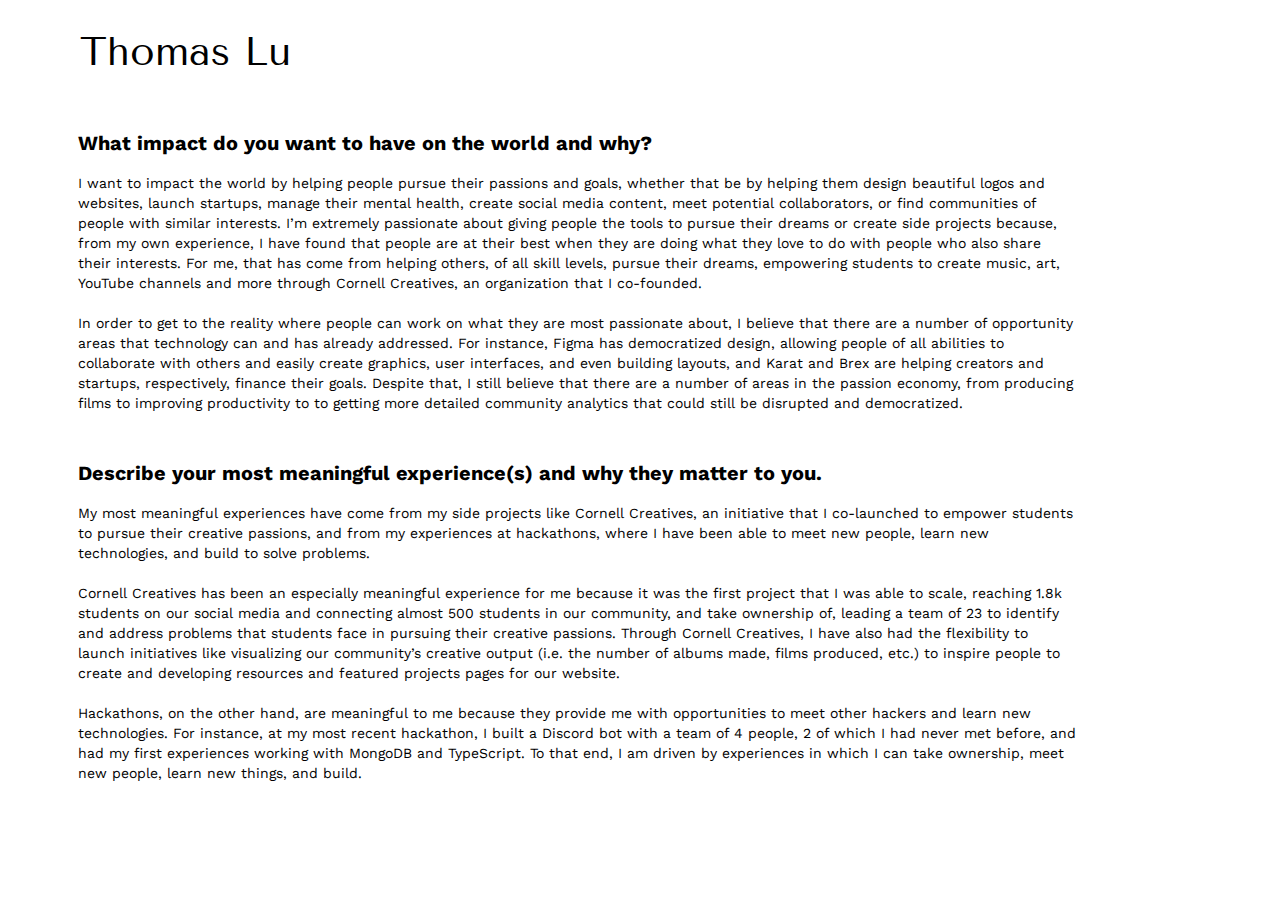
==== kpfellows.html @ 138ed7a8 "Added kpfellows app" ====
<!DOCTYPE html>
<html>

<head>
  <title>Thomas Lu Kleiner Perkins Fellow Application</title>
  <meta charset="UTF-8">
  <meta http-equiv="X-UA-Compatible" content="IE=edge">
  <meta name="viewport" content="width=device-width, initial-scale=1, shrink-to-fit=no">
  <link rel="icon" href="assets/favicon.svg">
  <!-- Bootstrap CSS -->
  <link rel="stylesheet" href="https://stackpath.bootstrapcdn.com/bootstrap/4.3.1/css/bootstrap.min.css"
    integrity="sha384-ggOyR0iXCbMQv3Xipma34MD+dH/1fQ784/j6cY/iJTQUOhcWr7x9JvoRxT2MZw1T" crossorigin="anonymous">
  <!-- Website CSS File -->
  <link rel="stylesheet" href="index.css">
  <!-- Fonts -->
  <link href="https://fonts.googleapis.com/css2?family=Tenor+Sans&display=swap" rel="stylesheet">
  <link
    href="https://fonts.googleapis.com/css2?family=Work+Sans:ital,wght@0,300;0,400;0,600;0,700;1,300;1,400;1,600;1,700&display=swap"
    rel="stylesheet">
  <link rel="stylesheet" media="screen" href="https://fontlibrary.org/face/hk-grotesk" type="text/css" />
  <!-- Website JavaScript File -->
  <script type="text/javascript" src="index.js"></script>
</head>

<body>
  <div class="container-fluid" id="header">
    <nav class="navbar navbar-fixed-top">
      <a id="logotype" href="http://thomaslu.me"><b>Thomas Lu</b></a>
    </nav>
  </div>
  <div class="container-fluid" class="question">
    <div class="question-content" href="#impact">
      <p class="question-header">What impact do you want to have on the world and why?</p>
      <p class="question-response">I want to impact the world by helping people pursue their passions and goals,
        whether that be by helping them design beautiful logos and websites, launch startups,
        manage their mental health, create social media content, meet potential collaborators,
        or find communities of people with similar interests. I’m extremely passionate about
        giving people the tools to pursue their dreams or create side projects because, from
        my own experience, I have found that people are at their best when they are doing what
        they love to do with people who also share their interests. For me, that has come from
        helping others, of all skill levels, pursue their dreams, empowering students to create
        music, art, YouTube channels and more through Cornell Creatives, an organization that I
        co-founded.</p>
      <p class="question-response">In order to get to the reality where people can work on what they are most passionate
        about, I believe that there are a number of opportunity areas that technology can and
        has already addressed. For instance, Figma has democratized design, allowing people of
        all abilities to collaborate with others and easily create graphics, user interfaces,
        and even building layouts, and Karat and Brex are helping creators and startups, respectively,
        finance their goals. Despite that, I still believe that there are a number of areas in
        the passion economy, from producing films to improving productivity to to getting more
        detailed community analytics that could still be disrupted and democratized.</p>
    </div>
  </div>
  <div class="container-fluid" class="question">
    <div class="question-content" href="#meaning">
      <p class="question-header">Describe your most meaningful experience(s) and why they matter to you.</p>
      <p class="question-response">My most meaningful experiences have come from my side projects like Cornell
        Creatives,
        an initiative that I co-launched to empower students to pursue their creative passions,
        and from my experiences at hackathons, where I have been able to meet new people,
        learn new technologies, and build to solve problems.</p>
      <p class="question-response">Cornell Creatives has been an especially meaningful experience for me because it
        was the first project that I was able to scale, reaching 1.8k students on our social
        media and connecting almost 500 students in our community, and take ownership of,
        leading a team of 23 to identify and address problems that students face in pursuing
        their creative passions. Through Cornell Creatives, I have also had the flexibility
        to launch initiatives like visualizing our community’s creative output (i.e. the number
        of albums made, films produced, etc.) to inspire people to create and developing resources
        and featured projects pages for our website.</p>
      <p class="question-response">Hackathons, on the other hand, are meaningful to me because they provide me with
        opportunities to meet other hackers and learn new technologies. For instance, at
        my most recent hackathon, I built a Discord bot with a team of 4 people, 2 of which
        I had never met before, and had my first experiences working with MongoDB and
        TypeScript. To that end, I am driven by experiences in which I can take ownership,
        meet new people, learn new things, and build.</p>
    </div>
  </div>
  <div style="padding-bottom: 10%;">
  </div>

  <!-- Bootstrap, JQuery, and Popper.js -->
  <script src="https://code.jquery.com/jquery-3.3.1.slim.min.js"
    integrity="sha384-q8i/X+965DzO0rT7abK41JStQIAqVgRVzpbzo5smXKp4YfRvH+8abtTE1Pi6jizo"
    crossorigin="anonymous"></script>
  <script src="https://cdnjs.cloudflare.com/ajax/libs/popper.js/1.14.7/umd/popper.min.js"
    integrity="sha384-UO2eT0CpHqdSJQ6hJty5KVphtPhzWj9WO1clHTMGa3JDZwrnQq4sF86dIHNDz0W1"
    crossorigin="anonymous"></script>
  <script src="https://stackpath.bootstrapcdn.com/bootstrap/4.3.1/js/bootstrap.min.js"
    integrity="sha384-JjSmVgyd0p3pXB1rRibZUAYoIIy6OrQ6VrjIEaFf/nJGzIxFDsf4x0xIM+B07jRM"
    crossorigin="anonymous"></script>
</body>

</html>
---- index.css ----
html {
	background-color: #ffffff;
}

body {
	background-color: #ffffff;
	margin: 0px;
	padding: 0px;
}

#header {
	padding-left: 5%;
	padding-top: 20px;
	background-color: #ffffff;
	position: -webkit-sticky;
  position: sticky;
  top: 0;
}

/* .menu-nav-bar {
	border-bottom: 1px solid black;
} */

p {
	font-family: "Helvetica Neue";
}

h1 {

}

#logotype {
	font-family: "Tenor Sans";
	font-size: 40px;
	color: #000000;
	text-decoration: none;
}

.menu-bar {
	list-style-type: none;
  	margin: 0;
  	padding: 0;
  	overflow: hidden;
  	background-color: #ffffff;
}

#menu-brand {
	float: left;
}

.menu-item {
	font-family: "Work Sans";
	font-weight: bold;
	font-size: 24px;
	color: 161616;
	text-decoration: none;
}

.menu-link {
	font-family: "Work Sans";
	font-weight: bold;
	font-size: 1em;
	color: 161616;
	text-decoration: none;
	display: block;
	color: #ffffff;
  text-shadow: -1px -1px 0 #000, 1px -1px 0 #000, -1px 1px 0 #000, 1px 1px 0 #000;
  text-align: right;
  padding: 5px;
}

/* .menu-link:hover {
	text-decoration: none;
	color: #000000;
}

.menu-link:active {
	text-decoration: none;
	color: #0038FF;
} */

#about {
	/* background-image: url('assets/Confetti.jpg'); */
	background-size: contain;
	background-attachment: fixed;
	text-align: center;
}

#question {
	background-size: contain;
	background-attachment: fixed;
	text-align: center;
}

#about-content {
	width: 90%;
	display:inline-flex;
  /*flex-direction: column;*/
  flex-wrap:wrap;
  justify-content:space-around;
  padding-top: 1%;
	padding-bottom: 10%;
	align-items: center;
}

.question-content {
	width: 90%;
	display:inline-flex;
  /*flex-direction: column;*/
  flex-wrap:wrap;
  /* justify-content:space-around; */
  /* padding-top: 1%; */
	/* padding-bottom: 10%; */
	align-items: center;
	padding-left: 5%;
	padding-right: 5%;
}

.question-response {
	font-family: Work Sans;
	font-style: normal;
	font-weight: normal;
	font-size: 14px;
	line-height: 20px;
	display: flex;
	align-items: center;
	text-align: left;
	color: #000000;
	float: left;
	margin-top: 2%;
}

.question-header {
	font-family: Work Sans;
	font-style: normal;
	font-weight: bold;
	font-size: 20px;
	line-height: 20px;
	display: flex;
	align-items: center;
	text-align: left;
	color: #000000;
	float: left;
	margin-top: 5%;
}

#thomas-intro {
	font-family: Work Sans;
	font-style: normal;
	font-weight: normal;
	font-size: 36px;
	line-height: 42px;
	display: flex;
	align-items: center;
	text-align: left;
	color: #000000;
	float: left;
	margin-top: 5%;
}

#thomas-headshot {
	/* float: left; */
	width: 320px;
	height: 430px;
}

/* #work {

}

#projects {

} */

#side-bar {
	position: -webkit-sticky;
	position: sticky;
	top: 0;
}

#footer {
	padding-bottom: 0px;
	margin-bottom: 0px;
	background-color: #8AC0FF;
}

#footer-text {
	padding-top: 3%;
	padding-bottom: 5%;
	padding-left: 1%;
	padding-right: 1%;
	font-family: "HKGroteskMedium";
	font-size: 14px;
	color: #000000;
}

a {
	color: black;
	text-decoration: underline;
}

a:hover {
	color: #ffffff;
}

/* http://meyerweb.com/eric/tools/css/reset/ 
   v2.0 | 20110126
   License: none (public domain)
*/


html, body, div, span, applet, object, iframe,
h1, h2, h3, h4, h5, h6, p, blockquote, pre,
a, abbr, acronym, address, big, cite, code,
del, dfn, em, img, ins, kbd, q, s, samp,
small, strike, strong, sub, sup, tt, var,
b, u, i, center,
dl, dt, dd, ol, ul, li,
fieldset, form, label, legend,
table, caption, tbody, tfoot, thead, tr, th, td,
article, aside, canvas, details, embed, 
figure, figcaption, footer, header, hgroup, 
menu, nav, output, ruby, section, summary,
time, mark, audio, video {
	margin: 0;
	padding: 0;
	border: 0;
	font-size: 100%;
	font: inherit;
	vertical-align: baseline;
	-webkit-box-sizing: border-box; 
	-moz-box-sizing: border-box;    
	box-sizing: border-box;         
}

/*
article, aside, details, figcaption, figure, 
footer, header, hgroup, menu, nav, section {
	display: block;
}
body {
	line-height: 1;
}
ol, ul {
	list-style: none;
}
blockquote, q {
	quotes: none;
}
blockquote:before, blockquote:after,
q:before, q:after {
	content: '';
	content: none;
}
table {
	border-collapse: collapse;
	border-spacing: 0;
}
h1 {
	font-size: 32px;
	color: #eeeeee;
	text-decoration: underline;
}
#heading {
	height: 10%;
	width: 100%;
	background-color: #000000;
	font-size: 45px;
	font-family: 'Quicksand';
	color: #ffffff;
	background-size: 100%;
	padding: 5%;
}

.menuButton {
	background-color: none;
	font-size: 25px;
	font-family: 'Quicksand';
	text-decoration: none;
	color: #ffffff;
	text-align: center;
	float: right;
	padding-left: 10px;
	padding-right: 10px;
	vertical-align: middle;
}

.menuButton:hover {
	color: #999999;
}

#contact {
	border-right: none;
}

#content {
	height: 50%;
	width: 100%;
	background-color: #000000;
	font-size: 72px;
	font-family: 'Quicksand';
	color: #ffffff;
	background-size: 100%;
	display: inline-block;
	height: 100%;
	position: absolute;
	width: 100%;
}

#about {
	width: 100%;
	background-color: #000000;
	background-image: url("Lights.jpg");
	background-repeat: no-repeat;
	background-size: 100%;
	font-size: 25px;
	font-family: 'Quicksand';
}

#footer {
	height: 50%;
	width: 100%;
	background-color: #dddddd;
}

#Main {
	height: 40%;
	width: 100%;
}

.typer {
	font-family: 'Quicksand';
	font-size: 25px;
	width: 50%;
	margin: auto;
	padding-left: 5%;
}
*/

/* @font-face {
	font-family: "Vollkorn-Bold";
	src: url("fonts/Vollkorn/Vollkorn-Bold.ttf");
}

@font-face {
	font-family: "Roboto_Mono";
	src: url("fonts/Roboto_Mono/RobotoMono-Regular.ttf");
}

@font-face {
	font-family: "manrope-semibold";
	src: url("fonts/manrope/fonts/ttf/manrope-semibold.ttf");
}

@font-face {
	font-family: "manrope-medium";
	src: url("fonts/manrope/fonts/ttf/manrope-medium.ttf");
} */
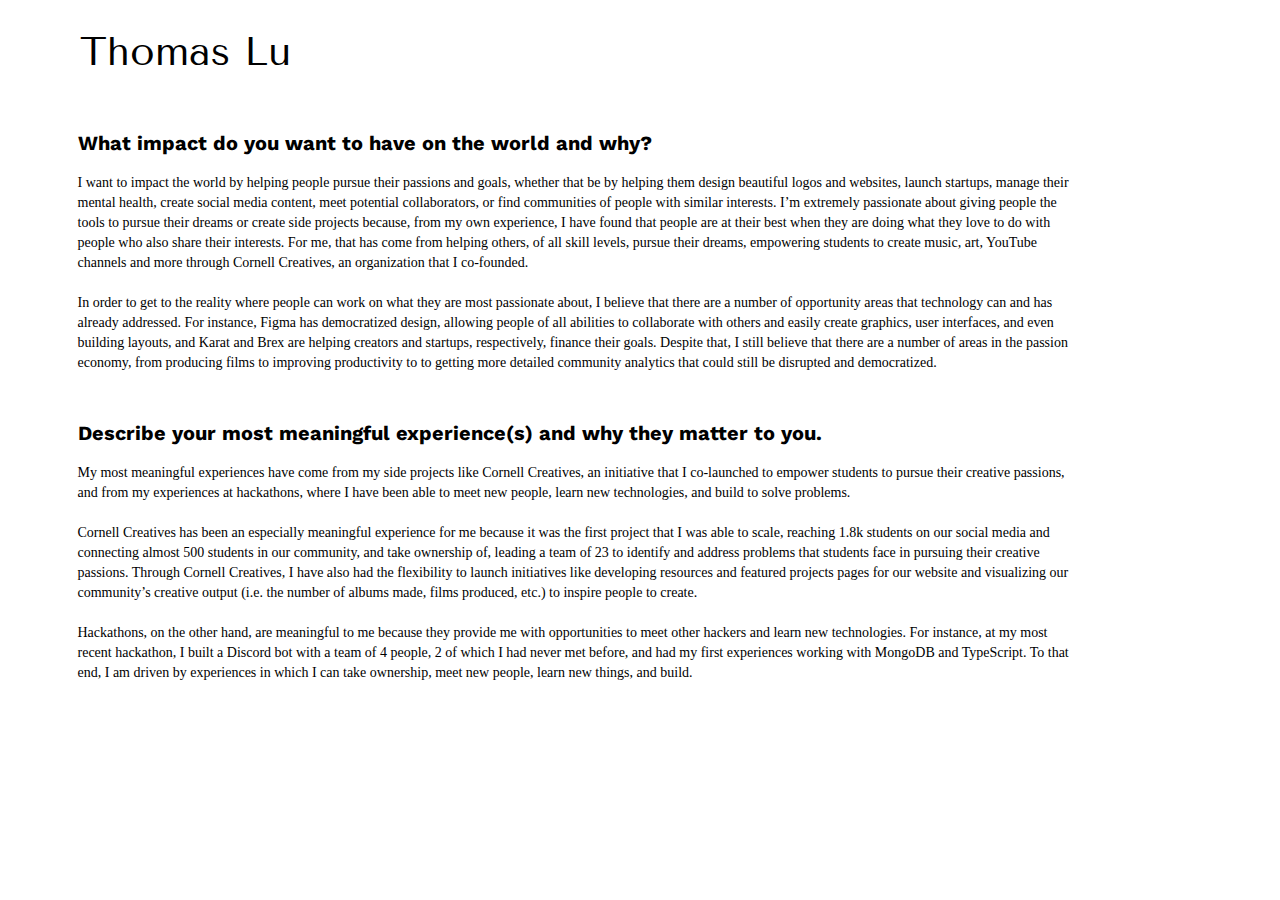
==== commit b207b1e6: "Edited 1st question text" ====
--- a/kpfellows.html
+++ b/kpfellows.html
@@ -64,9 +64,9 @@
         media and connecting almost 500 students in our community, and take ownership of,
         leading a team of 23 to identify and address problems that students face in pursuing
         their creative passions. Through Cornell Creatives, I have also had the flexibility
-        to launch initiatives like visualizing our community’s creative output (i.e. the number
-        of albums made, films produced, etc.) to inspire people to create and developing resources
-        and featured projects pages for our website.</p>
+        to launch initiatives like developing resources and featured projects pages for
+        our website and visualizing our community’s creative output (i.e. the number
+        of albums made, films produced, etc.) to inspire people to create.</p>
       <p class="question-response">Hackathons, on the other hand, are meaningful to me because they provide me with
         opportunities to meet other hackers and learn new technologies. For instance, at
         my most recent hackathon, I built a Discord bot with a team of 4 people, 2 of which
--- a/index.css
+++ b/index.css
@@ -117,7 +117,7 @@
 }
 
 .question-response {
-	font-family: Work Sans;
+	font-family: "Work Sans";
 	font-style: normal;
 	font-weight: normal;
 	font-size: 14px;
@@ -131,7 +131,7 @@
 }
 
 .question-header {
-	font-family: Work Sans;
+	font-family: "Work Sans";
 	font-style: normal;
 	font-weight: bold;
 	font-size: 20px;
@@ -145,7 +145,7 @@
 }
 
 #thomas-intro {
-	font-family: Work Sans;
+	font-family: "Work Sans";
 	font-style: normal;
 	font-weight: normal;
 	font-size: 36px;
@@ -181,7 +181,7 @@
 #footer {
 	padding-bottom: 0px;
 	margin-bottom: 0px;
-	background-color: #8AC0FF;
+	/* background-color: #8AC0FF; */
 }
 
 #footer-text {
@@ -233,6 +233,16 @@
 	box-sizing: border-box;         
 }
 
+@font-face {
+	font-family: "Tenor Sans";
+	src: url("../fonts/Tenor_Sans/TenorSans-Regular.ttf");
+}
+
+@font-face {
+	font-family: "Work Sans";
+	src: url("../fonts/Work_Sans/static/");
+}
+
 /*
 article, aside, details, figcaption, figure, 
 footer, header, hgroup, menu, nav, section {
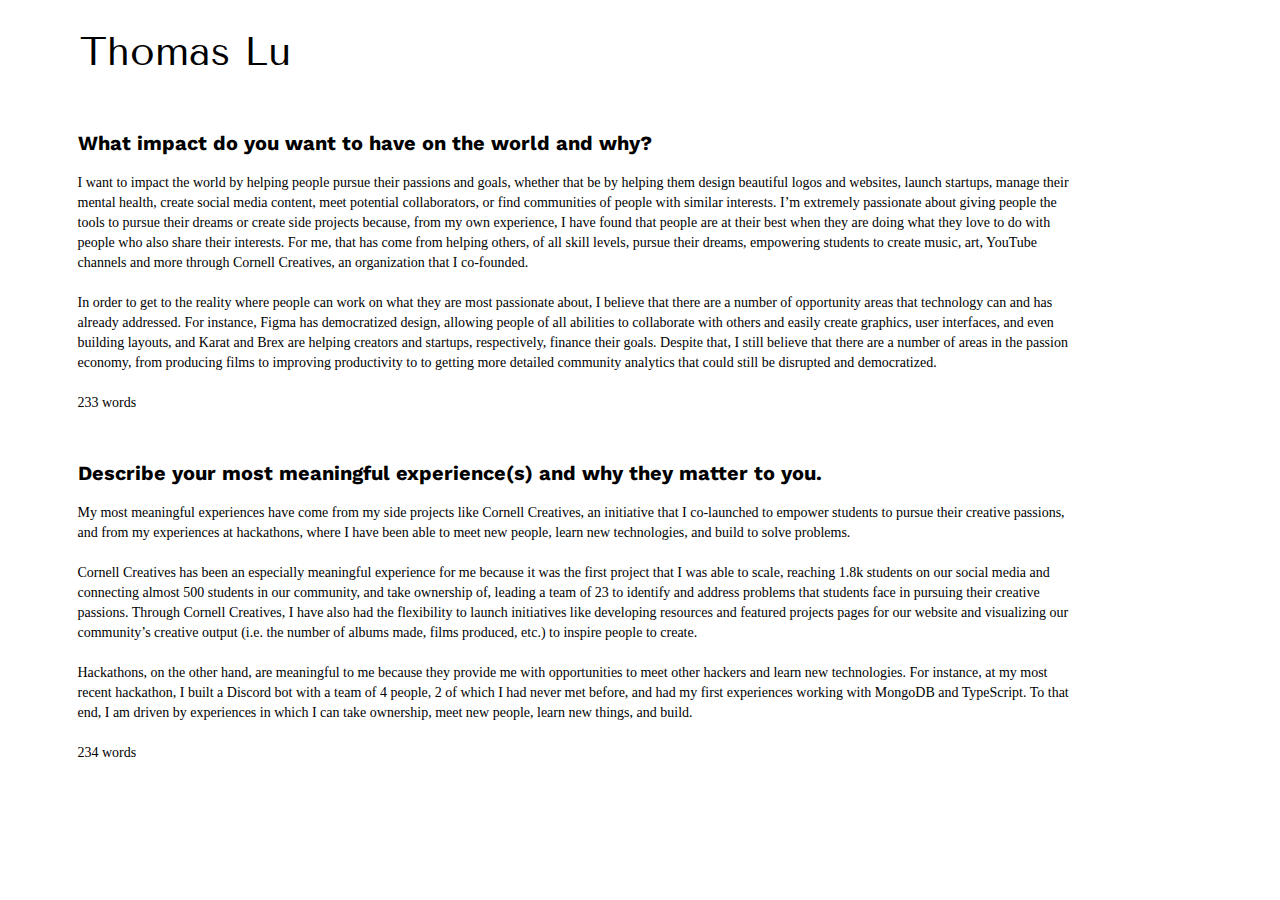
==== commit 7cb032e7: "Added word counts" ====
--- a/kpfellows.html
+++ b/kpfellows.html
@@ -49,6 +49,8 @@
         finance their goals. Despite that, I still believe that there are a number of areas in
         the passion economy, from producing films to improving productivity to to getting more
         detailed community analytics that could still be disrupted and democratized.</p>
+      <br />
+      <p class="question-response">233 words</p>
     </div>
   </div>
   <div class="container-fluid" class="question">
@@ -73,6 +75,8 @@
         I had never met before, and had my first experiences working with MongoDB and
         TypeScript. To that end, I am driven by experiences in which I can take ownership,
         meet new people, learn new things, and build.</p>
+      <br />
+      <p class="question-response">234 words</p>
     </div>
   </div>
   <div style="padding-bottom: 10%;">
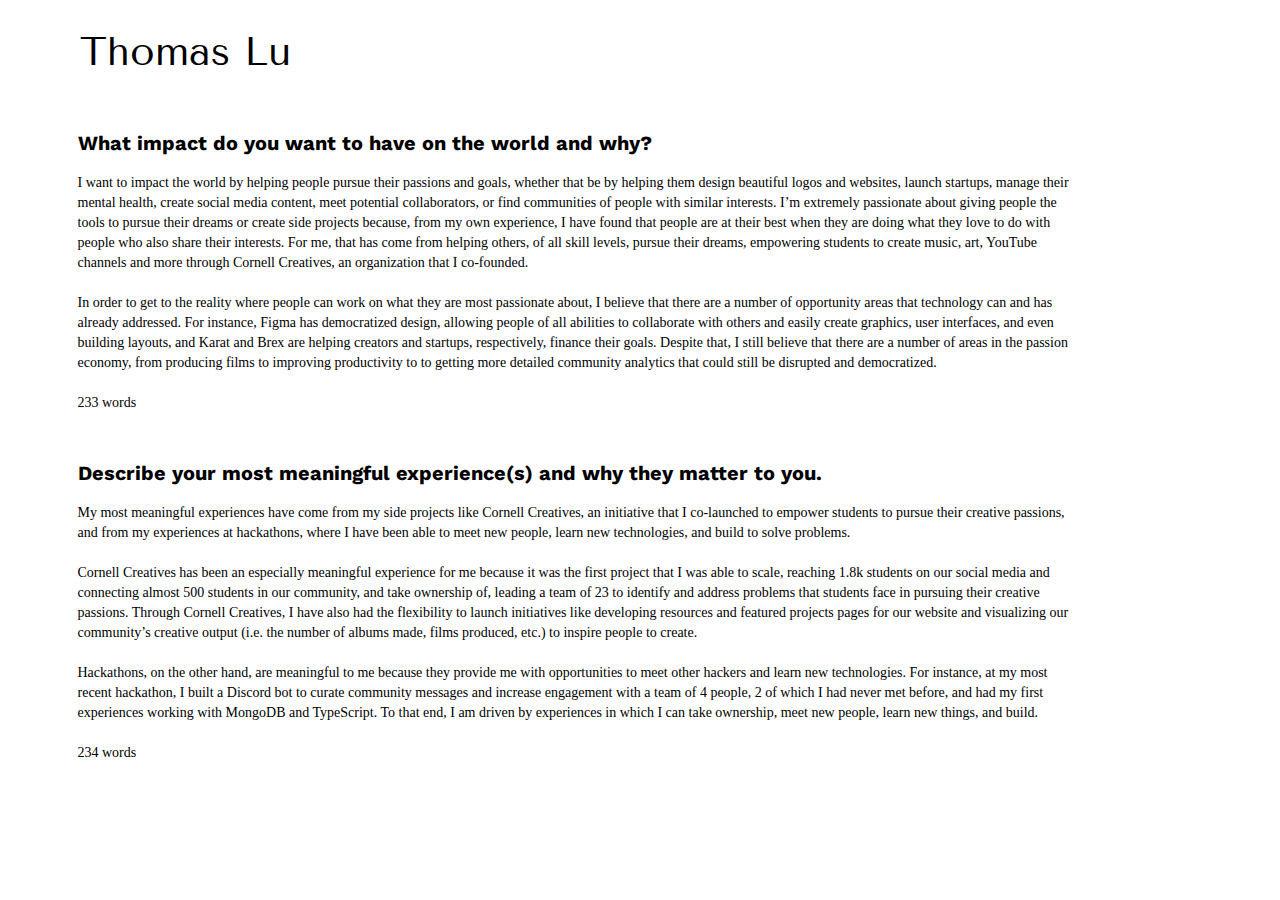
==== commit 51895fd9: "Added text to kpfellows second question." ====
--- a/kpfellows.html
+++ b/kpfellows.html
@@ -71,10 +71,10 @@
         of albums made, films produced, etc.) to inspire people to create.</p>
       <p class="question-response">Hackathons, on the other hand, are meaningful to me because they provide me with
         opportunities to meet other hackers and learn new technologies. For instance, at
-        my most recent hackathon, I built a Discord bot with a team of 4 people, 2 of which
-        I had never met before, and had my first experiences working with MongoDB and
-        TypeScript. To that end, I am driven by experiences in which I can take ownership,
-        meet new people, learn new things, and build.</p>
+        my most recent hackathon, I built a Discord bot to curate community messages and increase engagement
+        with a team of 4 people, 2 of which I had never met before, and had my first experiences
+        working with MongoDB and TypeScript. To that end, I am driven by experiences in which
+        I can take ownership, meet new people, learn new things, and build.</p>
       <br />
       <p class="question-response">234 words</p>
     </div>
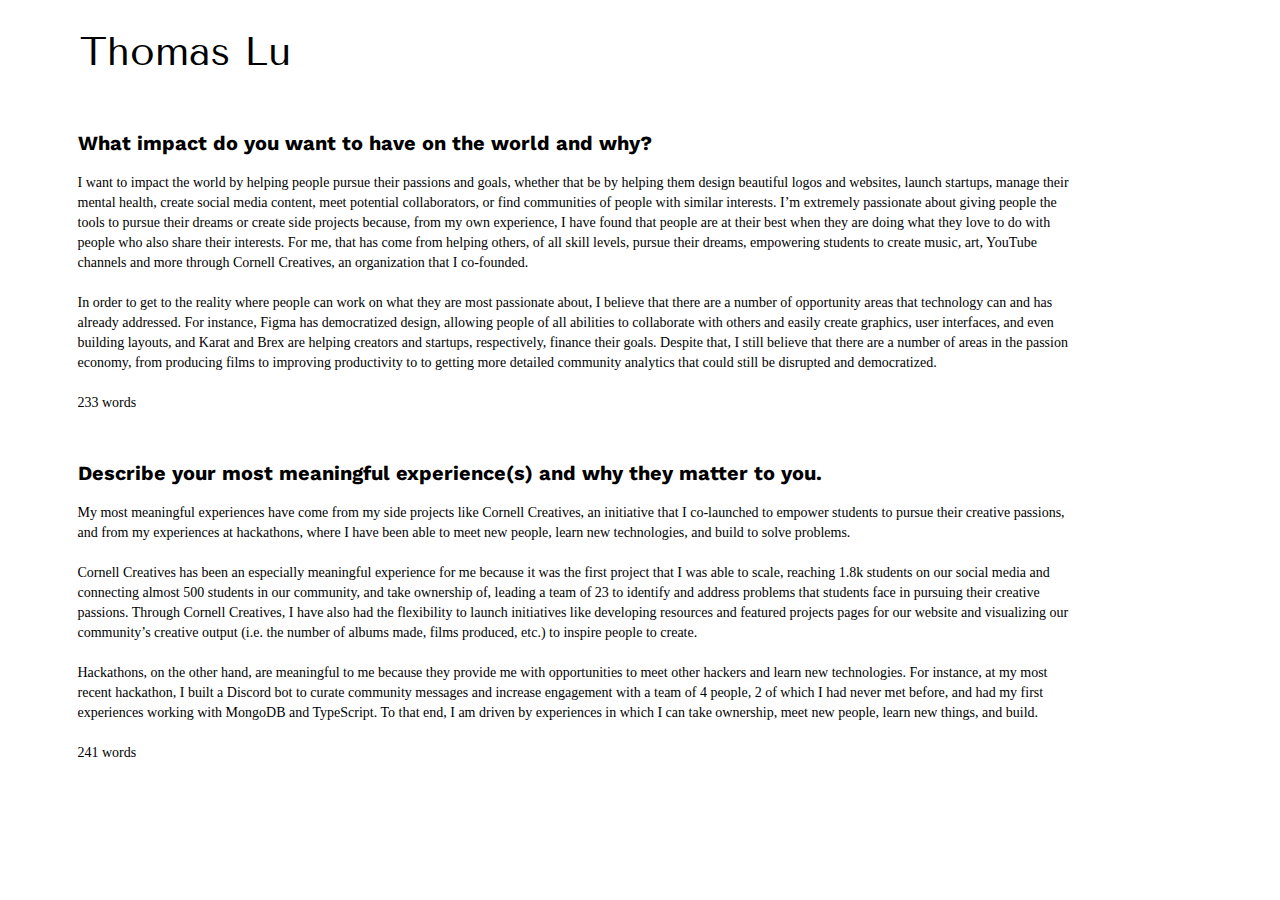
==== commit 46d14bd5: "Updated word count" ====
--- a/kpfellows.html
+++ b/kpfellows.html
@@ -76,7 +76,7 @@
         working with MongoDB and TypeScript. To that end, I am driven by experiences in which
         I can take ownership, meet new people, learn new things, and build.</p>
       <br />
-      <p class="question-response">234 words</p>
+      <p class="question-response">241 words</p>
     </div>
   </div>
   <div style="padding-bottom: 10%;">
